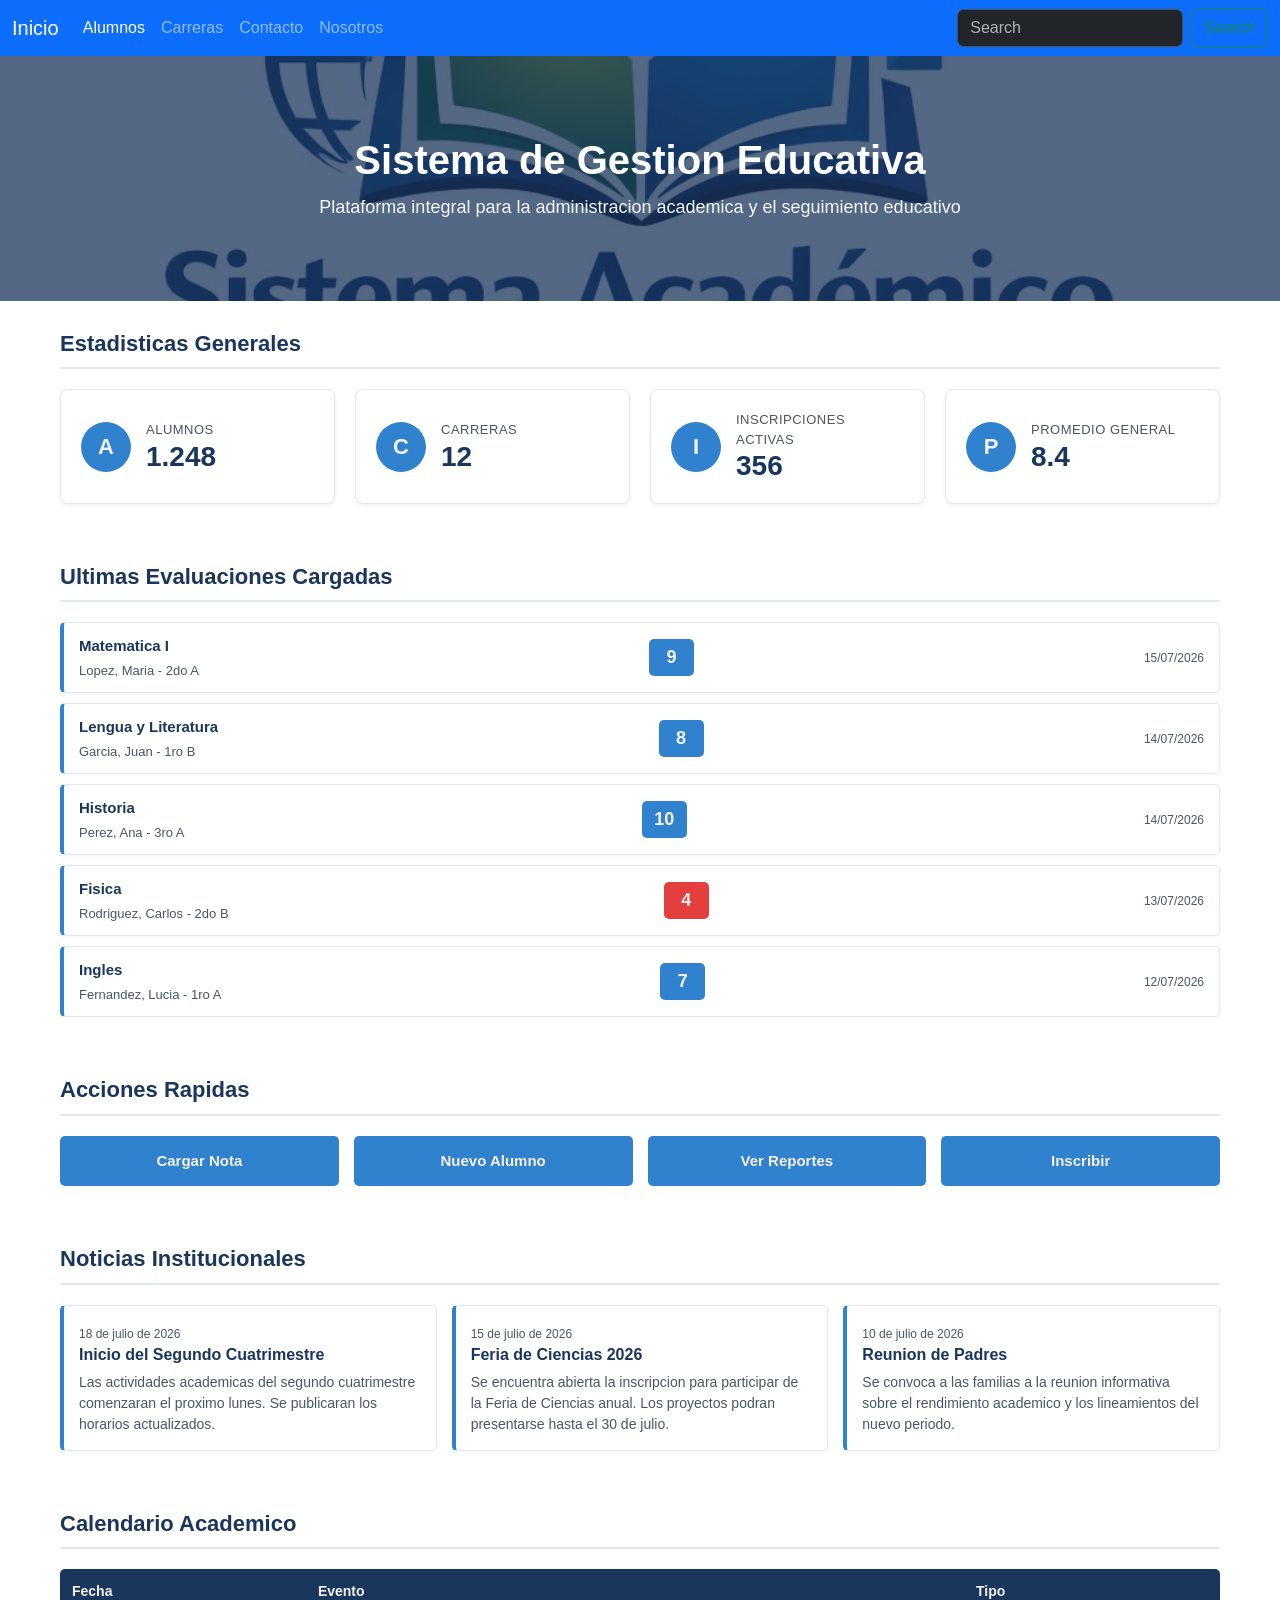
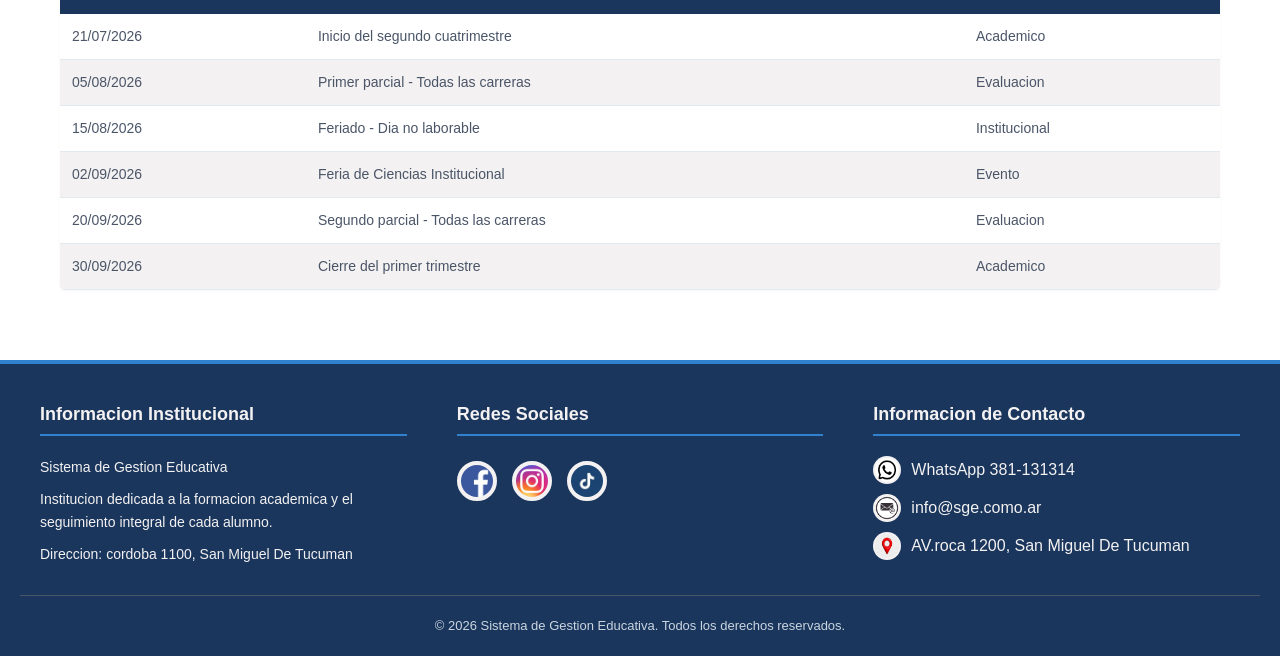
==== index.html @ 9a8c6b10 "modificaciones al footer en paginas" ====
<!DOCTYPE html>
<html lang="en">
<head>
    <meta charset="UTF-8">
    <meta name="viewport" content="width=device-width, initial-scale=1.0">
    <title>Sistema de Gestion Educativa</title>
    <link href="https://cdn.jsdelivr.net/npm/bootstrap@5.3.8/dist/css/bootstrap.min.css" rel="stylesheet" integrity="sha384-sRIl4kxILFvY47J16cr9ZwB07vP4J8+LH7qKQnuqkuIAvNWLzeN8tE5YBujZqJLB" crossorigin="anonymous">
    <link rel="stylesheet" href="styles/index.css">
    <link rel="stylesheet" href="styles/theme.css">   
    <link rel="stylesheet" href="styles/footer.css">
    <link rel="stylesheet" href="styles/dashboard.css">    
</head>
<body class="body">    
    <header>              
    <nav class="navbar navbar-expand-lg bg-primary" data-bs-theme="dark">
    <div class="container-fluid">
      <a class="navbar-brand" href="./index.html">Inicio</a>
      <button class="navbar-toggler" type="button" data-bs-toggle="collapse" data-bs-target="#navbarSupportedContent" aria-controls="navbarSupportedContent" aria-expanded="false" aria-label="Toggle navigation">
        <span class="navbar-toggler-icon"></span>
      </button>    
    <div class="collapse navbar-collapse" id="navbarSupportedContent">
      <ul class="navbar-nav me-auto mb-2 mb-lg-0">
        <li class="nav-item">
          <a class="nav-link active" aria-current="page" href="./pages/alumnos.html">Alumnos</a>
        </li>        
        <li class="nav-item">
          <a class="nav-link" href="./pages/carreras.html">Carreras</a>
        </li>
        <li class="nav-item">
          <a class="nav-link" href="./pages/contacto.html">Contacto</a>
        </li>
        <li class="nav-item">
          <a class="nav-link" href="./pages/nosotros.html">Nosotros</a>
        </li>        
      </ul>
      <form class="d-flex" role="search">
        <input class="form-control me-2" type="search" placeholder="Search" aria-label="Search"/>
        <button class="btn btn-outline-success" type="submit">Search</button>
      </form>        
    </header>
    <main>
        <section class="banner-institucional d-none d-md-block">
            <h1>Sistema de Gestion Educativa</h1>
            <p>Plataforma integral para la administracion academica y el seguimiento educativo</p>
        </section>

        <section class="dashboard-section">
            <h2>Estadisticas Generales</h2>
            <div class="stats-grid">
                <div class="stat-card">
                    <div class="stat-icon">A</div>
                    <div class="stat-info">
                        <span class="stat-label">Alumnos</span>
                        <span class="stat-value">1.248</span>
                    </div>
                </div>
                <div class="stat-card">
                    <div class="stat-icon">C</div>
                    <div class="stat-info">
                        <span class="stat-label">Carreras</span>
                        <span class="stat-value">12</span>
                    </div>
                </div>
                <div class="stat-card">
                    <div class="stat-icon">I</div>
                    <div class="stat-info">
                        <span class="stat-label">Inscripciones Activas</span>
                        <span class="stat-value">356</span>
                    </div>
                </div>
                <div class="stat-card">
                    <div class="stat-icon">P</div>
                    <div class="stat-info">
                        <span class="stat-label">Promedio General</span>
                        <span class="stat-value">8.4</span>
                    </div>
                </div>
            </div>
        </section>

        <section class="dashboard-section">
            <h2>Ultimas Evaluaciones Cargadas</h2>
            <div class="evaluaciones-grid">
                <div class="evaluacion-item">
                    <div class="evaluacion-info">
                        <span class="evaluacion-materia">Matematica I</span>
                        <span class="evaluacion-alumno">Lopez, Maria - 2do A</span>
                    </div>
                    <span class="evaluacion-nota aprobado">9</span>
                    <span class="evaluacion-fecha">15/07/2026</span>
                </div>
                <div class="evaluacion-item">
                    <div class="evaluacion-info">
                        <span class="evaluacion-materia">Lengua y Literatura</span>
                        <span class="evaluacion-alumno">Garcia, Juan - 1ro B</span>
                    </div>
                    <span class="evaluacion-nota aprobado">8</span>
                    <span class="evaluacion-fecha">14/07/2026</span>
                </div>
                <div class="evaluacion-item">
                    <div class="evaluacion-info">
                        <span class="evaluacion-materia">Historia</span>
                        <span class="evaluacion-alumno">Perez, Ana - 3ro A</span>
                    </div>
                    <span class="evaluacion-nota aprobado">10</span>
                    <span class="evaluacion-fecha">14/07/2026</span>
                </div>
                <div class="evaluacion-item">
                    <div class="evaluacion-info">
                        <span class="evaluacion-materia">Fisica</span>
                        <span class="evaluacion-alumno">Rodriguez, Carlos - 2do B</span>
                    </div>
                    <span class="evaluacion-nota desaprobado">4</span>
                    <span class="evaluacion-fecha">13/07/2026</span>
                </div>
                <div class="evaluacion-item">
                    <div class="evaluacion-info">
                        <span class="evaluacion-materia">Ingles</span>
                        <span class="evaluacion-alumno">Fernandez, Lucia - 1ro A</span>
                    </div>
                    <span class="evaluacion-nota aprobado">7</span>
                    <span class="evaluacion-fecha">12/07/2026</span>
                </div>
            </div>
        </section>

        <section class="dashboard-section">
            <h2>Acciones Rapidas</h2>
            <div class="acciones-grid">
                <a href="pages/Alumnos.html" class="accion-btn">Cargar Nota</a>
                <a href="pages/Alumnos.html" class="accion-btn">Nuevo Alumno</a>
                <a href="pages/carreras.html" class="accion-btn">Ver Reportes</a>
                <a href="pages/contacto.html" class="accion-btn">Inscribir</a>
            </div>
        </section>

        <section class="dashboard-section">
            <h2>Noticias Institucionales</h2>
            <div class="noticias-grid">
                <div class="noticia-card">
                    <span class="noticia-fecha">18 de julio de 2026</span>
                    <h3 class="noticia-titulo">Inicio del Segundo Cuatrimestre</h3>
                    <p class="noticia-resumen">Las actividades academicas del segundo cuatrimestre comenzaran el proximo lunes. Se publicaran los horarios actualizados.</p>
                </div>
                <div class="noticia-card">
                    <span class="noticia-fecha">15 de julio de 2026</span>
                    <h3 class="noticia-titulo">Feria de Ciencias 2026</h3>
                    <p class="noticia-resumen">Se encuentra abierta la inscripcion para participar de la Feria de Ciencias anual. Los proyectos podran presentarse hasta el 30 de julio.</p>
                </div>
                <div class="noticia-card">
                    <span class="noticia-fecha">10 de julio de 2026</span>
                    <h3 class="noticia-titulo">Reunion de Padres</h3>
                    <p class="noticia-resumen">Se convoca a las familias a la reunion informativa sobre el rendimiento academico y los lineamientos del nuevo periodo.</p>
                </div>
            </div>
        </section>

        <section class="dashboard-section">
            <h2>Calendario Academico</h2>
            <table class="calendario-tabla">
                <thead>
                    <tr>
                        <th>Fecha</th>
                        <th>Evento</th>
                        <th>Tipo</th>
                    </tr>
                </thead>
                <tbody>
                    <tr>
                        <td>21/07/2026</td>
                        <td>Inicio del segundo cuatrimestre</td>
                        <td>Academico</td>
                    </tr>
                    <tr>
                        <td>05/08/2026</td>
                        <td>Primer parcial - Todas las carreras</td>
                        <td>Evaluacion</td>
                    </tr>
                    <tr>
                        <td>15/08/2026</td>
                        <td>Feriado - Dia no laborable</td>
                        <td>Institucional</td>
                    </tr>
                    <tr>
                        <td>02/09/2026</td>
                        <td>Feria de Ciencias Institucional</td>
                        <td>Evento</td>
                    </tr>
                    <tr>
                        <td>20/09/2026</td>
                        <td>Segundo parcial - Todas las carreras</td>
                        <td>Evaluacion</td>
                    </tr>
                    <tr>
                        <td>30/09/2026</td>
                        <td>Cierre del primer trimestre</td>
                        <td>Academico</td>
                    </tr>
                </tbody>
            </table>
        </section>
    </main>
    <footer class="footer-institucional">
        <div class="footer-grid">
            <div class="footer-col">
                <h3>Informacion Institucional</h3>
                <p>Sistema de Gestion Educativa</p>
                <p>Institucion dedicada a la formacion academica y el seguimiento integral de cada alumno.</p>
                <p>Direccion: cordoba 1100, San Miguel De Tucuman </p>
            </div>
            <div class="footer-col">
                <h3>Redes Sociales</h3>
                <div class="footer-redes">
                    <a href="https://www.facebook.com/?locale=es_LA" target="_blank"><img src="assets/img/facebook logo.png" alt="Facebook"></a>
                    <a href="https://www.instagram.com/" target="_blank"><img src="assets/img/logo instagram.jfif" alt="Instagram"></a>
                    <a href="https://www.tiktok.com/" target="_blank"><img src="assets/img/logo tik tok.jfif" alt="Tik Tok"></a>
                </div>
            </div>
            <div class="footer-col">
                <h3>Informacion de Contacto</h3>
                <div class="footer-contacto-item">
                    <img src="assets/img/logo whatsapp.png" alt="WhatsApp">
                    <span>WhatsApp 381-131314</span>
                </div>
                <div class="footer-contacto-item">
                    <img src="assets/img/logo correo.png" alt="Correo">
                    <span>info@sge.como.ar</span>
                </div>
                <div class="footer-contacto-item">
                    <img src="assets/img/logo ubicacion.jfif" alt="Ubicacion">
                    <span>AV.roca 1200, San Miguel De Tucuman </span>
                </div>
            </div>
        </div>
        <div class="footer-copy">
            &copy; 2026 Sistema de Gestion Educativa. Todos los derechos reservados.
        </div>
    </footer>
</body>
<script src="https://cdn.jsdelivr.net/npm/bootstrap@5.3.8/dist/js/bootstrap.bundle.min.js" integrity="sha384-FKyoEForCGlyvwx9Hj09JcYn3nv7wiPVlz7YYwJrWVcXK/BmnVDxM+D2scQbITxI" crossorigin="anonymous"></script>
</html>
---- styles/index.css ----
*{
    margin: 0;
    padding: 0;
    box-sizing: border-box;
    font-family: Arial, 'Poppins', sans-serif;
    font-size: 16px;
    
    
}
---- styles/theme.css ----
:root {
    --font-family-base: Arial, 'Poppins', sans-serif;
    --font-size-base: 16px;

    --color-primary: #3182ce;
    --color-primary-hover: #2b6cb0;
    --color-navy: #1a365d;
    --color-blue-dark: #2b6cb0;
    --color-blue-muted: #4a5568;
    --color-blue-overlay: rgba(27, 54, 93, 0.75);

    --color-white: #ffffff;
    --color-light: #f3f1f1;
    --color-border: #e2e8f0;
    --color-bg-muted: #cbd5e0;

    --color-error: #e53e3e;
}
---- styles/footer.css ----
.footer-institucional {
    background-color: var(--color-navy);
    color: var(--color-light);
    padding: 40px 20px 20px;
    font-family: var(--font-family-base);
    font-size: var(--font-size-base);
    margin-top: 40px;
    border-top: 4px solid var(--color-primary);
}

.footer-grid {
    display: grid;
    grid-template-columns: 1fr;
    gap: 30px;
    max-width: 1200px;
    margin: 0 auto;
}

.footer-col {
    display: flex;
    flex-direction: column;
    gap: 10px;
}

.footer-col h3 {
    color: var(--color-light);
    font-size: 18px;
    font-weight: 600;
    margin-bottom: 10px;
    border-bottom: 2px solid var(--color-primary);
    padding-bottom: 8px;
}

.footer-col p {
    font-size: 14px;
    color: var(--color-light);
    line-height: 1.6;
    margin: 0;
}

.footer-col ul {
    list-style: none;
    padding: 0;
    margin: 0;
    display: flex;
    flex-direction: column;
    gap: 8px;
}

.footer-col ul li {
    font-size: 14px;
    color: var(--color-light);
}

.footer-redes {
    display: flex;
    flex-wrap: wrap;
    gap: 15px;
    margin-top: 5px;
}

.footer-redes a {
    display: inline-block;
    transition: transform 0.2s;
}

.footer-redes a:hover {
    transform: scale(1.1);
}

.footer-redes img {
    width: 40px;
    height: 40px;
    border-radius: 50%;
    border: 2px solid var(--color-light);
    background-color: var(--color-light);
    padding: 2px;
}

.footer-contacto-item {
    display: flex;
    align-items: center;
    gap: 10px;
    font-size: 14px;
    color: var(--color-light);
}

.footer-contacto-item img {
    width: 28px;
    height: 28px;
    border-radius: 50%;
    background-color: var(--color-light);
    padding: 2px;
}

.footer-copy {
    text-align: center;
    margin-top: 30px;
    padding-top: 20px;
    border-top: 1px solid var(--color-blue-muted);
    font-size: 13px;
    color: var(--color-bg-muted);
}

@media (min-width: 768px) {
    .footer-grid {
        grid-template-columns: repeat(2, 1fr);
        gap: 40px;
    }
}

@media (min-width: 992px) {
    .footer-grid {
        grid-template-columns: repeat(3, 1fr);
        gap: 50px;
    }
}
---- styles/dashboard.css ----
main {
    padding: 0;
    font-family: var(--font-family-base);
    font-size: var(--font-size-base);
}

.logo-pagina {
    display: block;
    max-height: 120px;
    width: auto;
    margin: 0 auto 10px;
    object-fit: contain;
}

.dashboard-section {
    max-width: 1200px;
    margin: 0 auto;
    padding: 30px 20px;
}

.banner-institucional {
    position: relative;
    background-image: url('../assets/img/fondo.jpeg');
    background-size: cover;
    background-position: center;
    background-repeat: no-repeat;
    color: var(--color-light);
    padding: 80px 20px;
    text-align: center;
    overflow: hidden;
}

.banner-institucional::before {
    content: "";
    position: absolute;
    top: 0;
    left: 0;
    right: 0;
    bottom: 0;
    background: var(--color-blue-overlay);
    z-index: 1;
}

.banner-institucional h1,
.banner-institucional p {
    position: relative;
    z-index: 2;
}

.banner-institucional h1 {
    font-size: 32px;
    font-weight: 700;
    margin: 0 0 10px;
    color: var(--color-white);
}

.banner-institucional p {
    font-size: 16px;
    margin: 0;
    color: var(--color-white);
    opacity: 0.95;
}

.dashboard-section h2 {
    color: var(--color-navy);
    font-size: 22px;
    font-weight: 600;
    margin-bottom: 20px;
    border-bottom: 2px solid var(--color-border);
    padding-bottom: 10px;
}

.stats-grid {
    display: grid;
    grid-template-columns: 1fr;
    gap: 20px;
}

.stat-card {
    background: var(--color-white);
    border: 1px solid var(--color-border);
    border-radius: 8px;
    padding: 20px;
    box-shadow: 0 2px 4px rgba(0, 0, 0, 0.06);
    display: flex;
    align-items: center;
    gap: 15px;
}

.stat-icon {
    width: 50px;
    height: 50px;
    border-radius: 50%;
    background-color: var(--color-primary);
    color: var(--color-light);
    display: flex;
    align-items: center;
    justify-content: center;
    font-size: 22px;
    font-weight: 700;
    flex-shrink: 0;
}

.stat-info {
    display: flex;
    flex-direction: column;
}

.stat-label {
    font-size: 13px;
    color: var(--color-blue-muted);
    text-transform: uppercase;
    letter-spacing: 0.5px;
}

.stat-value {
    font-size: 28px;
    font-weight: 700;
    color: var(--color-navy);
    line-height: 1.2;
}

.evaluaciones-grid {
    display: grid;
    grid-template-columns: 1fr;
    gap: 10px;
}

.evaluacion-item {
    background: var(--color-white);
    border: 1px solid var(--color-border);
    border-left: 4px solid var(--color-primary);
    border-radius: 5px;
    padding: 12px 15px;
    display: flex;
    justify-content: space-between;
    align-items: center;
    flex-wrap: wrap;
    gap: 10px;
    box-shadow: 0 1px 3px rgba(0, 0, 0, 0.04);
}

.evaluacion-info {
    display: flex;
    flex-direction: column;
    gap: 3px;
}

.evaluacion-materia {
    font-size: 15px;
    font-weight: 600;
    color: var(--color-navy);
}

.evaluacion-alumno {
    font-size: 13px;
    color: var(--color-blue-muted);
}

.evaluacion-nota {
    font-size: 18px;
    font-weight: 700;
    padding: 5px 12px;
    border-radius: 5px;
    background-color: var(--color-primary);
    color: var(--color-light);
    min-width: 45px;
    text-align: center;
}

.evaluacion-nota.aprobado {
    background-color: var(--color-primary);
}

.evaluacion-nota.desaprobado {
    background-color: var(--color-error);
}

.evaluacion-fecha {
    font-size: 12px;
    color: var(--color-blue-muted);
}

.acciones-grid {
    display: grid;
    grid-template-columns: 1fr;
    gap: 15px;
}

.accion-btn {
    background-color: var(--color-primary);
    color: var(--color-light);
    border: none;
    padding: 14px 20px;
    font-size: 15px;
    font-weight: 600;
    border-radius: 5px;
    cursor: pointer;
    text-align: center;
    text-decoration: none;
    display: inline-block;
    transition: background-color 0.2s;
}

.accion-btn:hover {
    background-color: var(--color-primary-hover);
    color: var(--color-light);
}

.noticias-grid {
    display: grid;
    grid-template-columns: 1fr;
    gap: 15px;
}

.noticia-card {
    background: var(--color-white);
    border: 1px solid var(--color-border);
    border-left: 4px solid var(--color-primary);
    border-radius: 5px;
    padding: 15px;
    box-shadow: 0 1px 3px rgba(0, 0, 0, 0.04);
}

.noticia-fecha {
    font-size: 12px;
    color: var(--color-blue-muted);
    margin-bottom: 5px;
}

.noticia-titulo {
    font-size: 16px;
    font-weight: 600;
    color: var(--color-navy);
    margin: 0 0 8px;
}

.noticia-resumen {
    font-size: 14px;
    color: var(--color-blue-muted);
    line-height: 1.5;
    margin: 0;
}

.calendario-tabla {
    width: 100%;
    border-collapse: collapse;
    background: var(--color-white);
    box-shadow: 0 1px 3px rgba(0, 0, 0, 0.04);
    border-radius: 5px;
    overflow: hidden;
}

.calendario-tabla thead {
    background-color: var(--color-navy);
    color: var(--color-light);
}

.calendario-tabla th {
    padding: 12px;
    text-align: left;
    font-size: 14px;
    font-weight: 600;
}

.calendario-tabla td {
    padding: 12px;
    font-size: 14px;
    color: var(--color-blue-muted);
    border-bottom: 1px solid var(--color-border);
}

.calendario-tabla tbody tr:nth-child(even) {
    background-color: var(--color-light);
}

.calendario-tabla tbody tr:hover {
    background-color: var(--color-border);
}

@media (min-width: 768px) {
    .stats-grid {
        grid-template-columns: repeat(2, 1fr);
    }
    .acciones-grid {
        grid-template-columns: repeat(2, 1fr);
    }
    .noticias-grid {
        grid-template-columns: repeat(2, 1fr);
    }
}

@media (min-width: 992px) {
    .stats-grid {
        grid-template-columns: repeat(4, 1fr);
    }
    .acciones-grid {
        grid-template-columns: repeat(4, 1fr);
    }
    .noticias-grid {
        grid-template-columns: repeat(3, 1fr);
    }
    .banner-institucional h1 {
        font-size: 40px;
    }
    .banner-institucional p {
        font-size: 18px;
    }
}
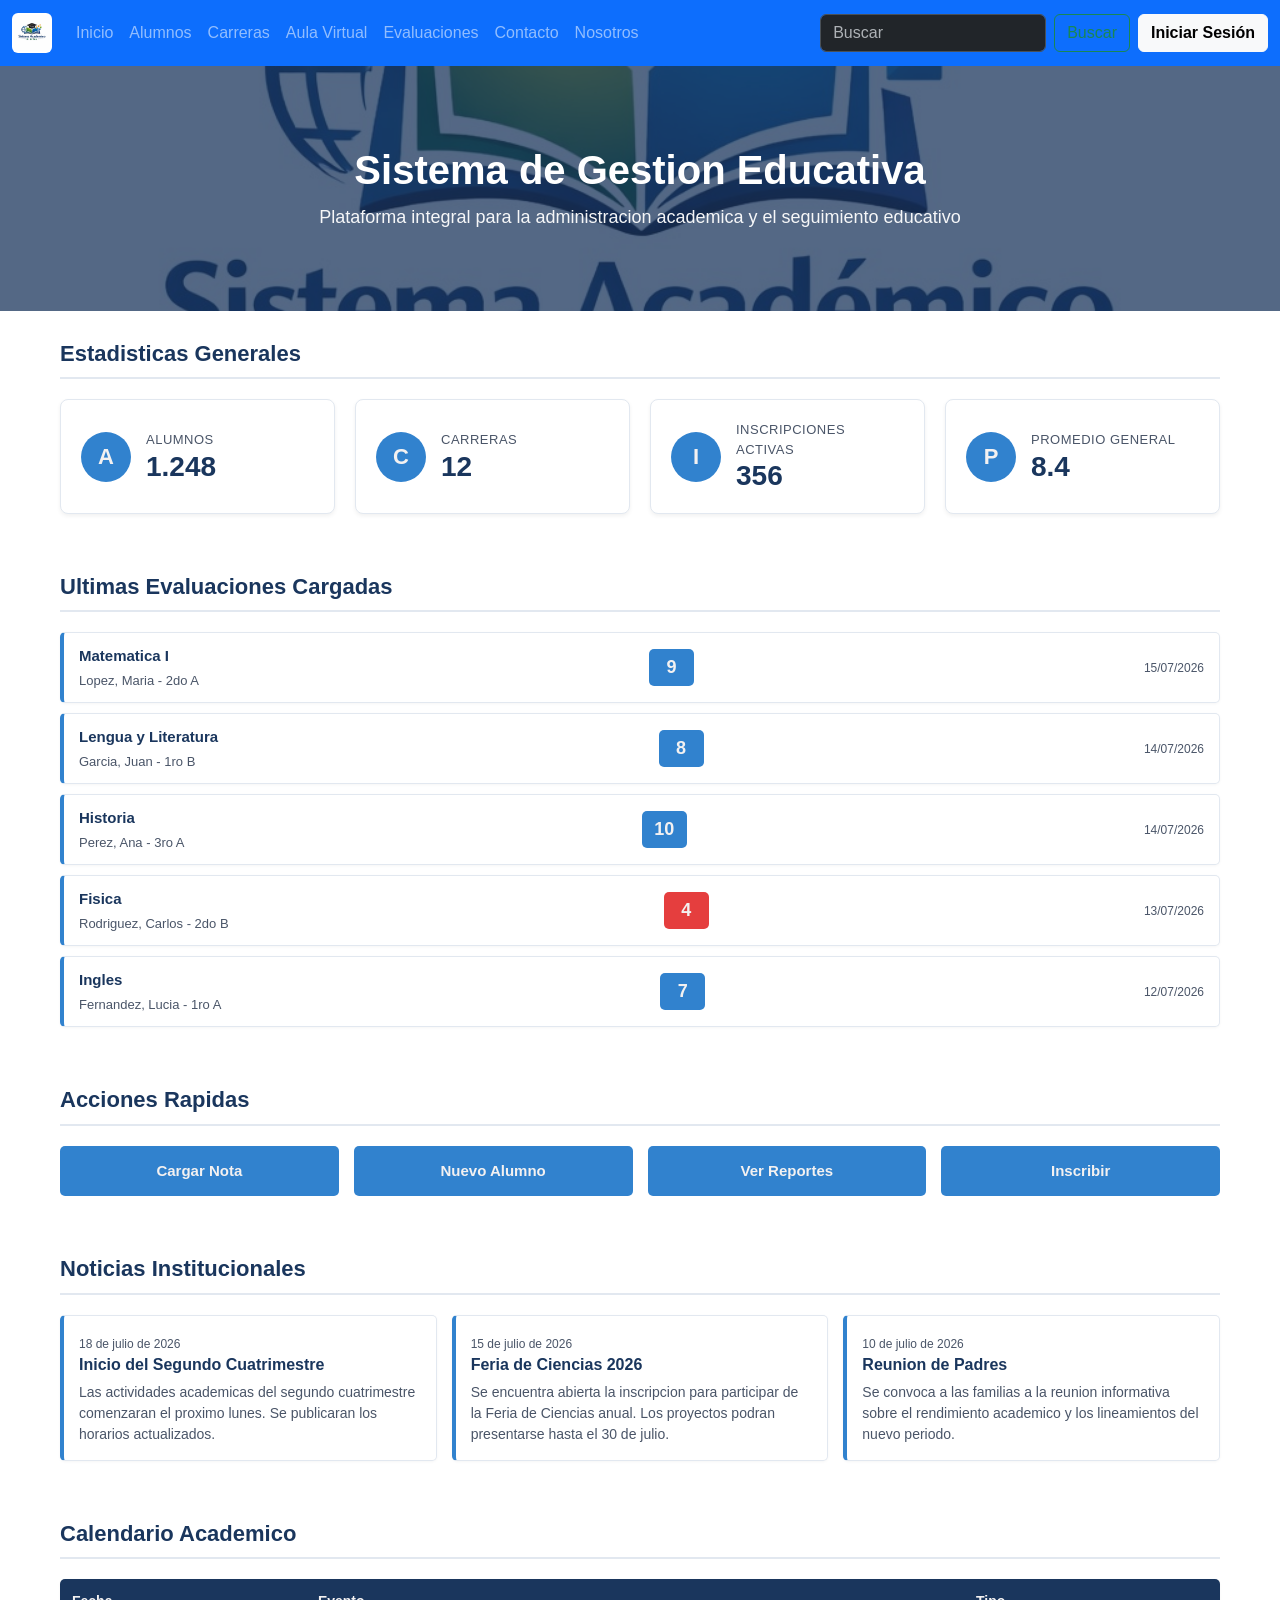
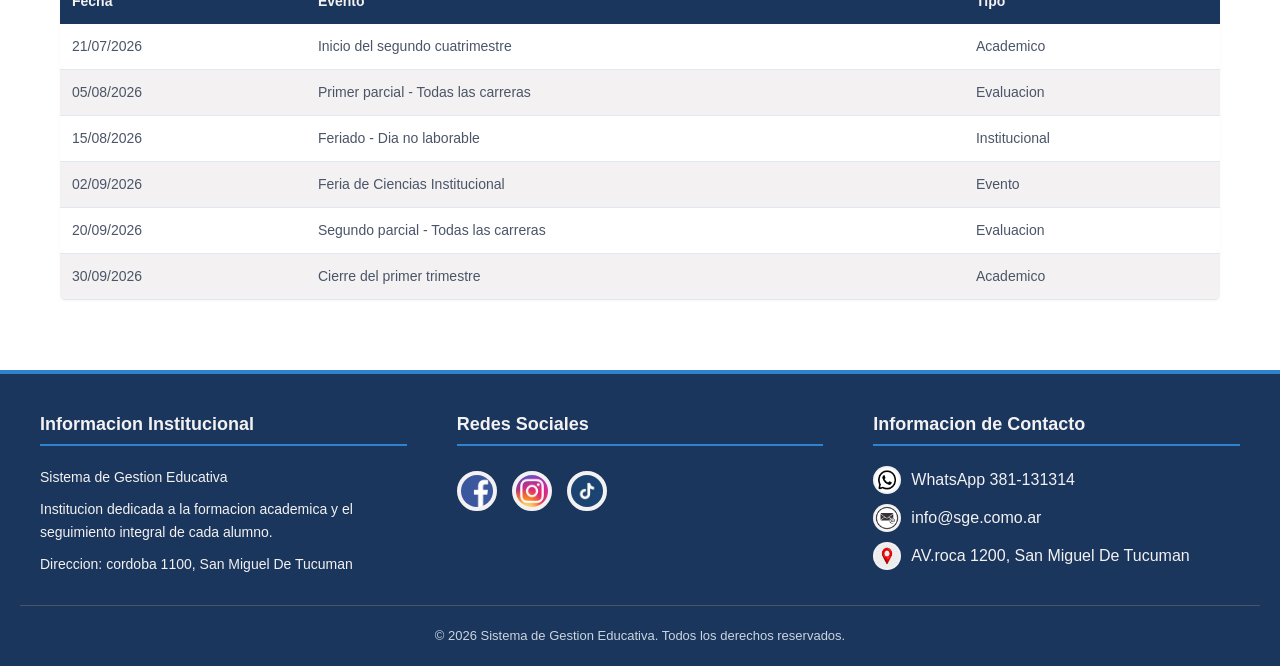
==== commit a926c564: "actualizacion de paginas y estilos (inicio, contacto, alumnos, carreras, nosotros, perfil)" ====
--- a/index.html
+++ b/index.html
@@ -8,36 +8,52 @@
     <link rel="stylesheet" href="styles/index.css">
     <link rel="stylesheet" href="styles/theme.css">   
     <link rel="stylesheet" href="styles/footer.css">
-    <link rel="stylesheet" href="styles/dashboard.css">    
+    <link rel ="stylesheet" href="styles/dashboard.css">
+    <link rel="stylesheet" href="./styles/theme.css">
+    
 </head>
 <body class="body">    
     <header>              
     <nav class="navbar navbar-expand-lg bg-primary" data-bs-theme="dark">
     <div class="container-fluid">
-      <a class="navbar-brand" href="./index.html">Inicio</a>
+      <a class="navbar-brand" href="./index.html">
+        <img src="./assets/img/fondo.jpeg" alt="Logo SGE" class="navbar-logo">
+      </a>
       <button class="navbar-toggler" type="button" data-bs-toggle="collapse" data-bs-target="#navbarSupportedContent" aria-controls="navbarSupportedContent" aria-expanded="false" aria-label="Toggle navigation">
         <span class="navbar-toggler-icon"></span>
-      </button>    
+      </button>
     <div class="collapse navbar-collapse" id="navbarSupportedContent">
       <ul class="navbar-nav me-auto mb-2 mb-lg-0">
         <li class="nav-item">
-          <a class="nav-link active" aria-current="page" href="./pages/alumnos.html">Alumnos</a>
-        </li>        
+          <a class="nav-link" href="./index.html">Inicio</a>
+        </li>
+        <li class="nav-item">
+          <a class="nav-link" href="./pages/alumnos.html">Alumnos</a>
+        </li>
         <li class="nav-item">
           <a class="nav-link" href="./pages/carreras.html">Carreras</a>
         </li>
         <li class="nav-item">
+          <a class="nav-link" href="#">Aula Virtual</a>
+        </li>
+        <li class="nav-item">
+          <a class="nav-link" href="#">Evaluaciones</a>
+        </li>
+        <li class="nav-item">
           <a class="nav-link" href="./pages/contacto.html">Contacto</a>
         </li>
         <li class="nav-item">
           <a class="nav-link" href="./pages/nosotros.html">Nosotros</a>
-        </li>        
+        </li>
       </ul>
       <form class="d-flex" role="search">
-        <input class="form-control me-2" type="search" placeholder="Search" aria-label="Search"/>
-        <button class="btn btn-outline-success" type="submit">Search</button>
-      </form>        
-    </header>
+        <input class="form-control me-2" type="search" placeholder="Buscar" aria-label="Search"/>
+        <button class="btn btn-outline-success" type="submit">Buscar</button>
+      </form>
+      <a href="#" class="btn btn-light ms-2 navbar-login">Iniciar Sesión</a>
+    </div>
+  </div>
+</nav>
     <main>
         <section class="banner-institucional d-none d-md-block">
             <h1>Sistema de Gestion Educativa</h1>
--- a/styles/theme.css
+++ b/styles/theme.css
@@ -15,4 +15,17 @@
     --color-bg-muted: #cbd5e0;
 
     --color-error: #e53e3e;
+}
+
+.navbar-logo {
+    height: 40px;
+    width: auto;
+    border-radius: 6px;
+    padding: 2px;
+    background: #fff;
+}
+
+.navbar-login {
+    white-space: nowrap;
+    font-weight: 600;
 }
--- a/styles/theme.css
+++ b/styles/theme.css
@@ -15,4 +15,17 @@
     --color-bg-muted: #cbd5e0;
 
     --color-error: #e53e3e;
+}
+
+.navbar-logo {
+    height: 40px;
+    width: auto;
+    border-radius: 6px;
+    padding: 2px;
+    background: #fff;
+}
+
+.navbar-login {
+    white-space: nowrap;
+    font-weight: 600;
 }
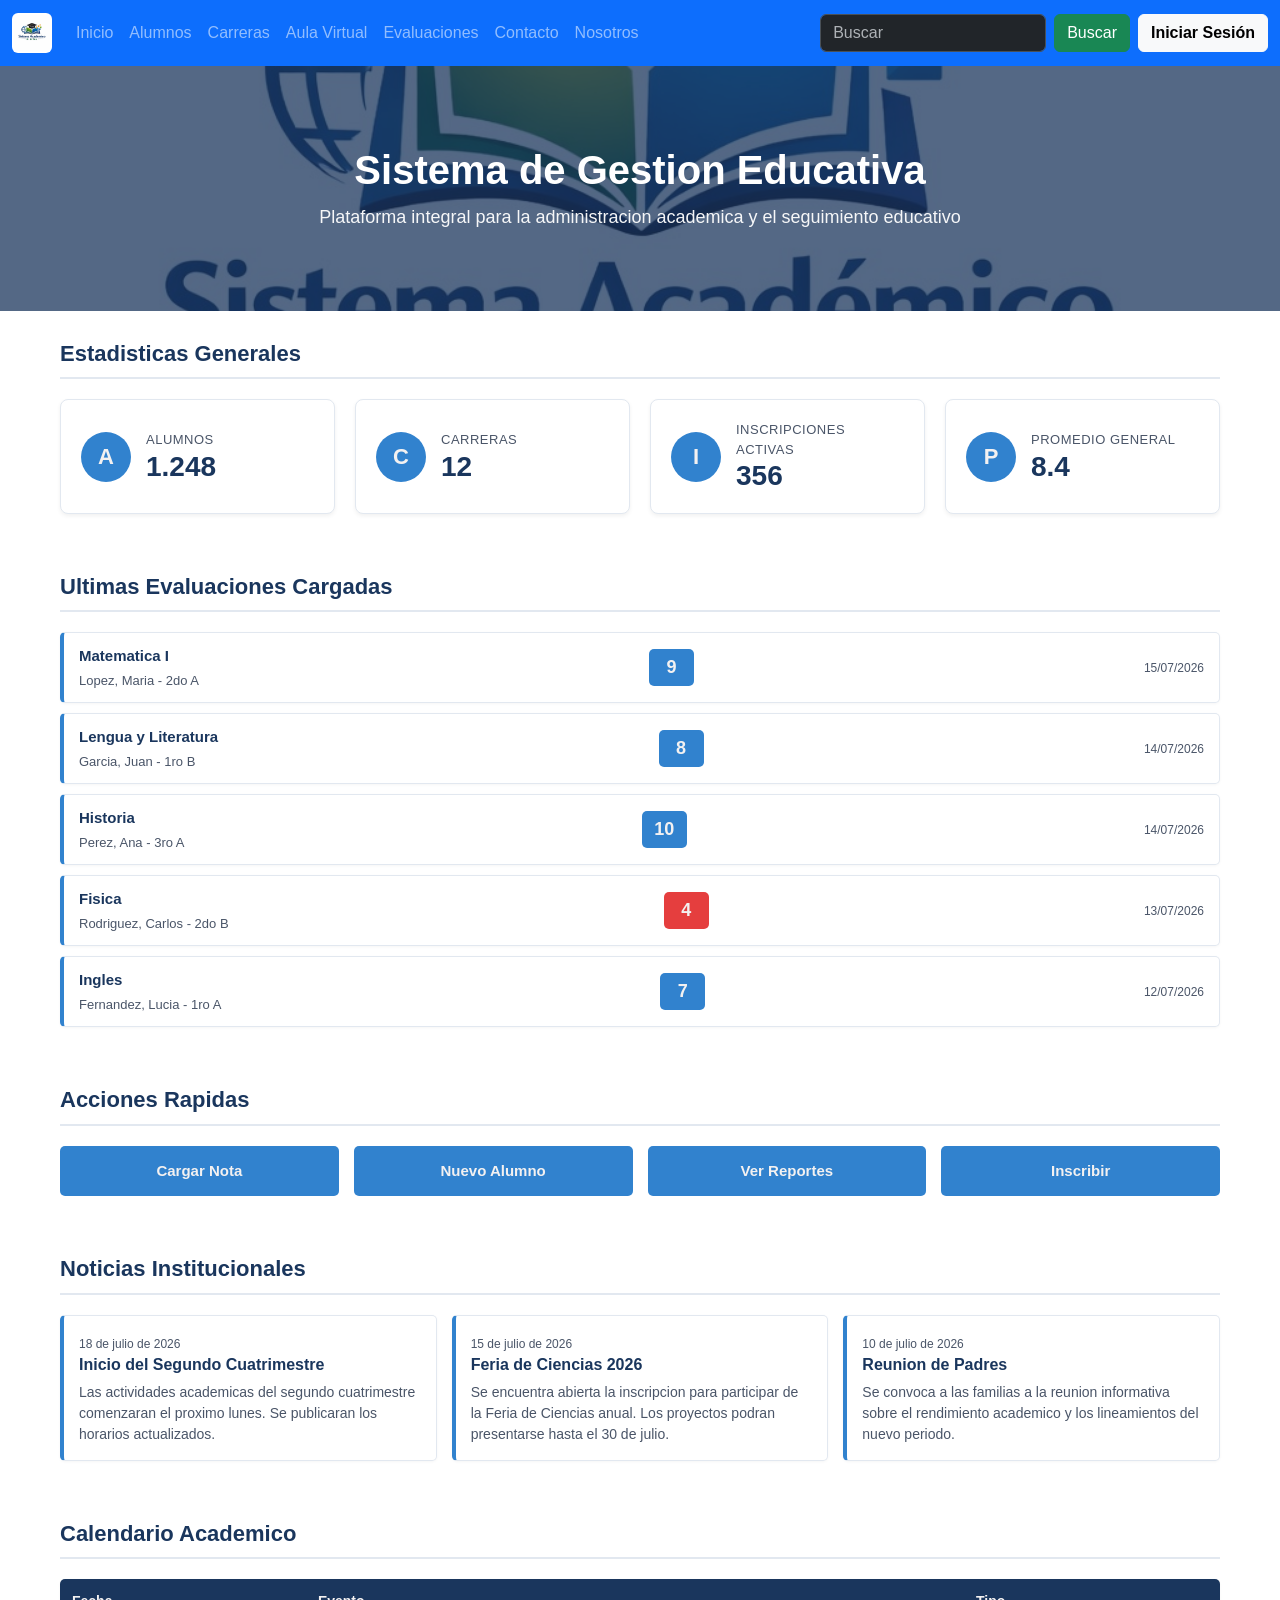
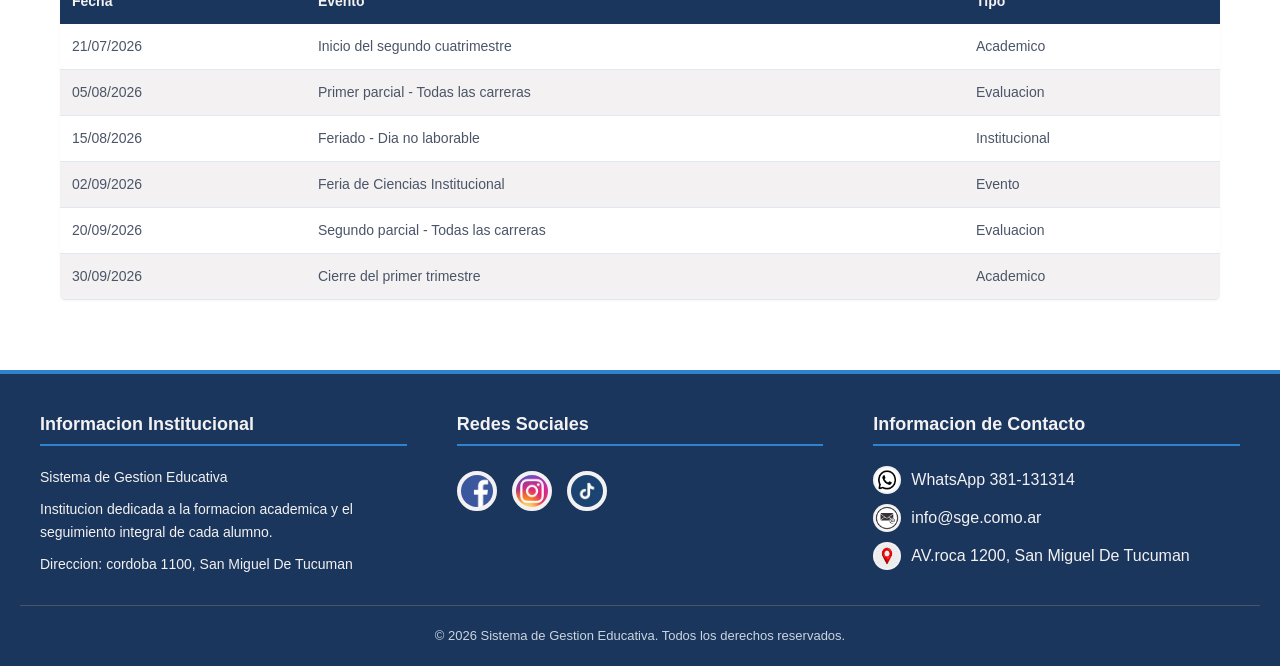
==== commit a454e20f: "cambios en la navbar" ====
--- a/index.html
+++ b/index.html
@@ -48,7 +48,7 @@
       </ul>
       <form class="d-flex" role="search">
         <input class="form-control me-2" type="search" placeholder="Buscar" aria-label="Search"/>
-        <button class="btn btn-outline-success" type="submit">Buscar</button>
+        <button class="btn btn-success" type="submit">Buscar</button>
       </form>
       <a href="#" class="btn btn-light ms-2 navbar-login">Iniciar Sesión</a>
     </div>
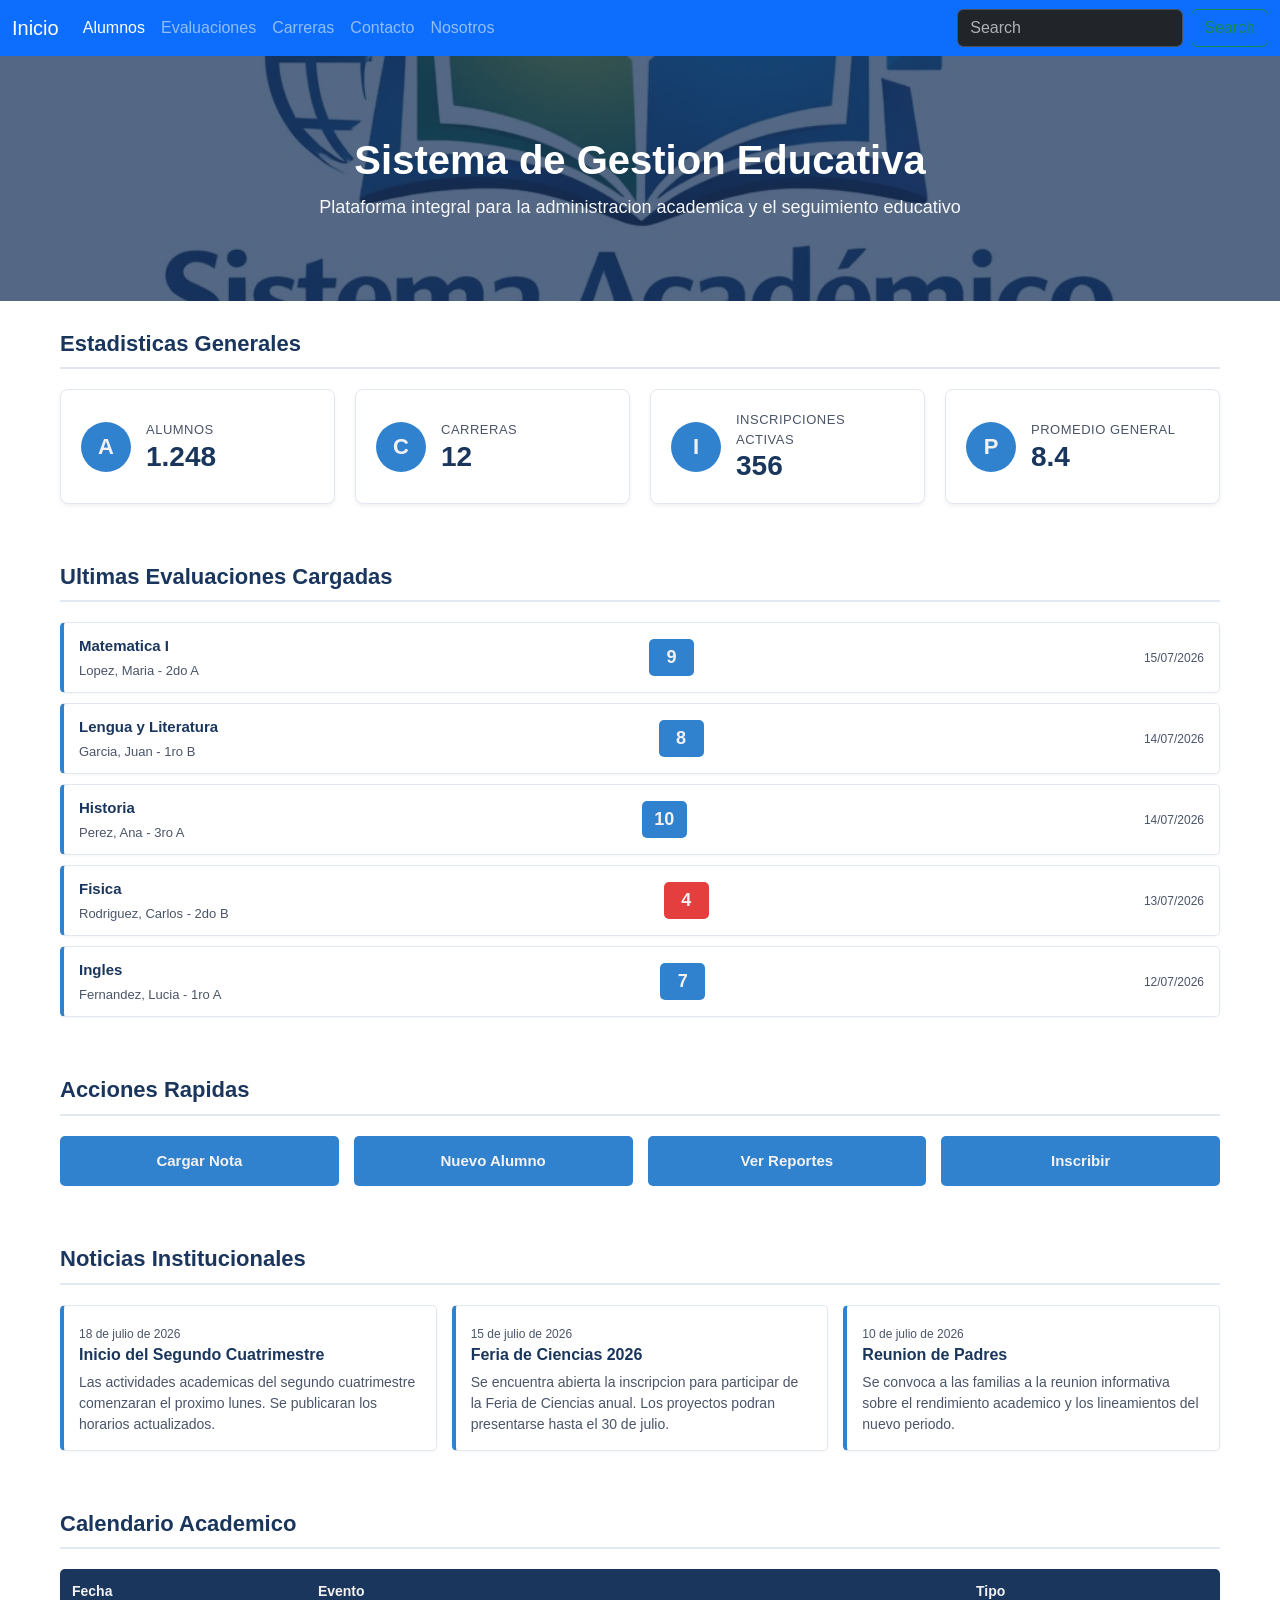
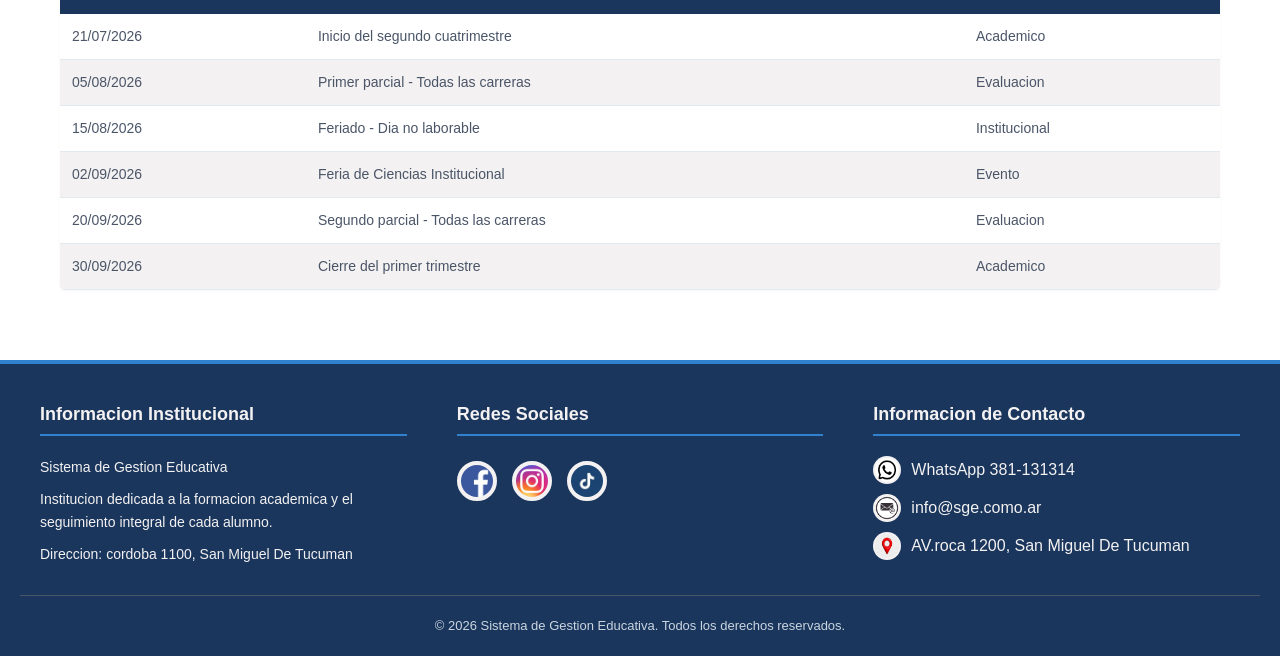
==== commit f9b4bca3: "Agregue la pagina evaluaciones y su css" ====
--- a/index.html
+++ b/index.html
@@ -16,44 +16,33 @@
     <header>              
     <nav class="navbar navbar-expand-lg bg-primary" data-bs-theme="dark">
     <div class="container-fluid">
-      <a class="navbar-brand" href="./index.html">
-        <img src="./assets/img/fondo.jpeg" alt="Logo SGE" class="navbar-logo">
-      </a>
+      <a class="navbar-brand" href="./index.html">Inicio</a>
       <button class="navbar-toggler" type="button" data-bs-toggle="collapse" data-bs-target="#navbarSupportedContent" aria-controls="navbarSupportedContent" aria-expanded="false" aria-label="Toggle navigation">
         <span class="navbar-toggler-icon"></span>
-      </button>
+      </button>    
     <div class="collapse navbar-collapse" id="navbarSupportedContent">
       <ul class="navbar-nav me-auto mb-2 mb-lg-0">
         <li class="nav-item">
-          <a class="nav-link" href="./index.html">Inicio</a>
-        </li>
-        <li class="nav-item">
-          <a class="nav-link" href="./pages/alumnos.html">Alumnos</a>
-        </li>
+          <a class="nav-link active" aria-current="page" href="./pages/alumnos.html">Alumnos</a>
+        </li>  
+        <li class="nav-item">
+            <a class="nav-link" href="./pages/evaluaciones.html">Evaluaciones</a>
+        </li>      
         <li class="nav-item">
           <a class="nav-link" href="./pages/carreras.html">Carreras</a>
         </li>
         <li class="nav-item">
-          <a class="nav-link" href="#">Aula Virtual</a>
-        </li>
-        <li class="nav-item">
-          <a class="nav-link" href="#">Evaluaciones</a>
-        </li>
-        <li class="nav-item">
           <a class="nav-link" href="./pages/contacto.html">Contacto</a>
         </li>
         <li class="nav-item">
           <a class="nav-link" href="./pages/nosotros.html">Nosotros</a>
-        </li>
+        </li>        
       </ul>
       <form class="d-flex" role="search">
-        <input class="form-control me-2" type="search" placeholder="Buscar" aria-label="Search"/>
-        <button class="btn btn-success" type="submit">Buscar</button>
-      </form>
-      <a href="#" class="btn btn-light ms-2 navbar-login">Iniciar Sesión</a>
-    </div>
-  </div>
-</nav>
+        <input class="form-control me-2" type="search" placeholder="Search" aria-label="Search"/>
+        <button class="btn btn-outline-success" type="submit">Search</button>
+      </form>        
+    </header>
     <main>
         <section class="banner-institucional d-none d-md-block">
             <h1>Sistema de Gestion Educativa</h1>
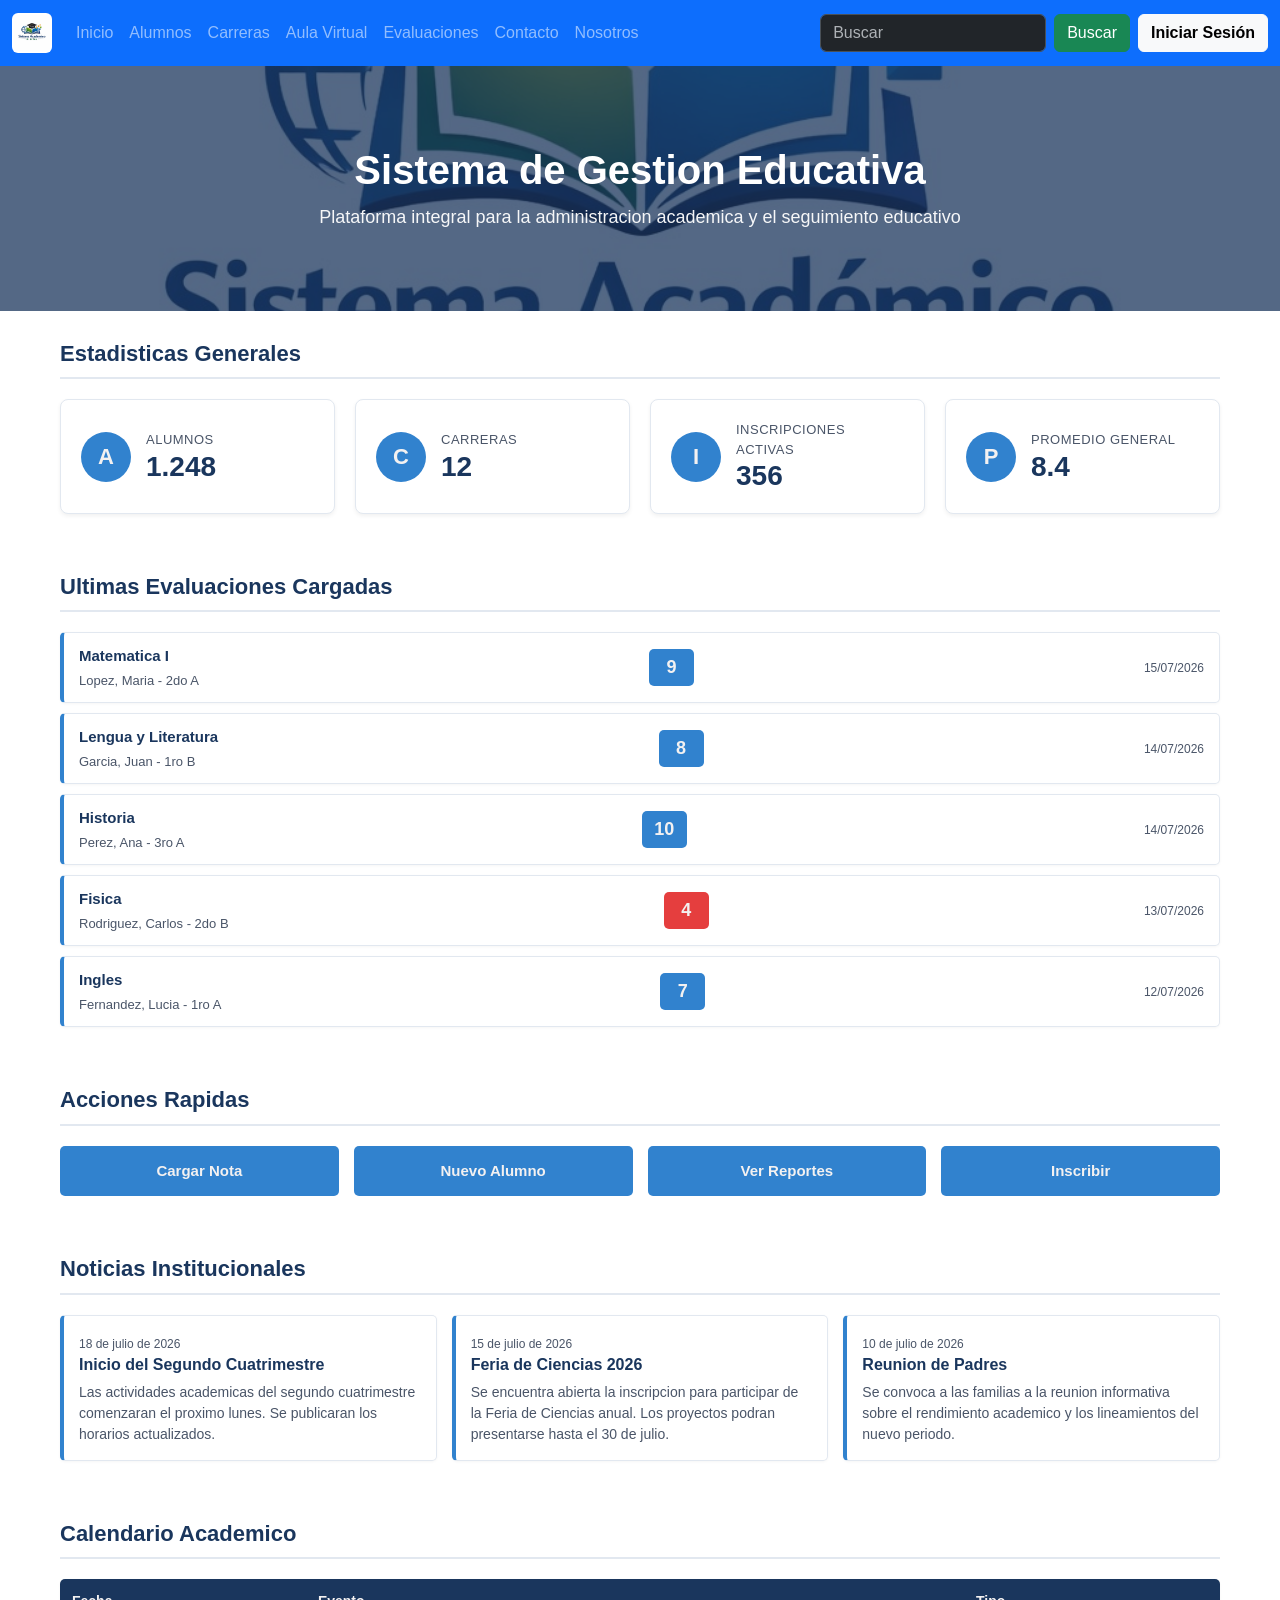
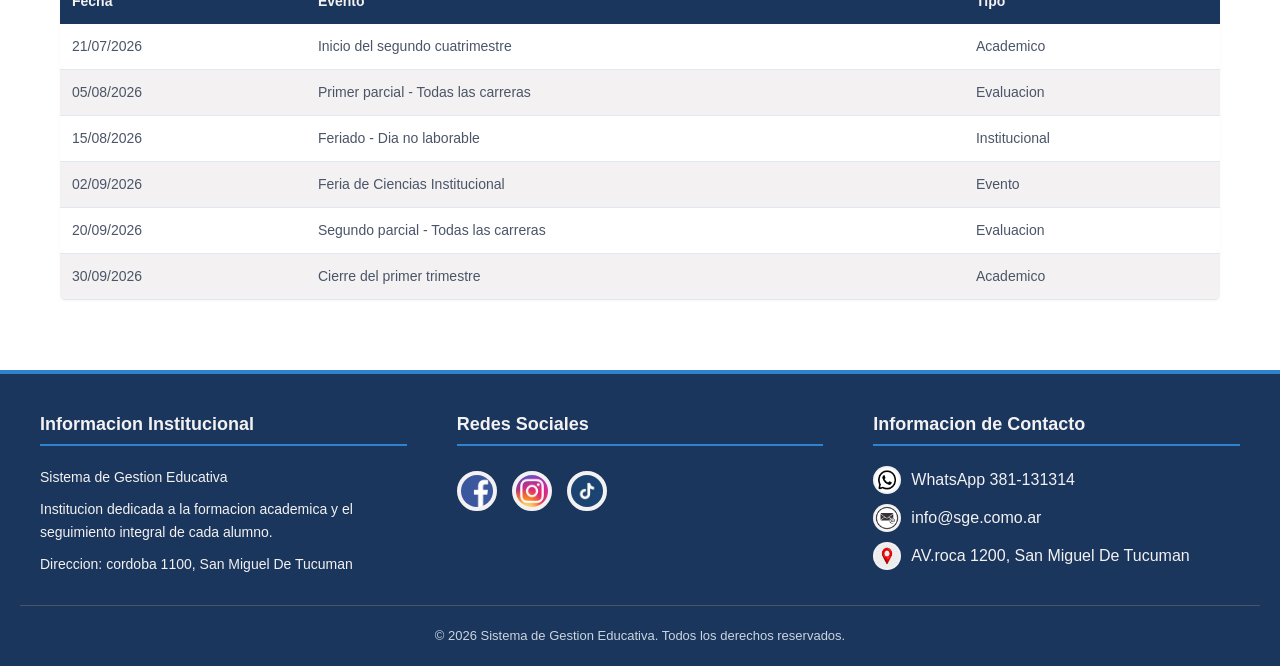
==== commit 88c0e18f: "se modifican estilos en la pagina contacto" ====
--- a/index.html
+++ b/index.html
@@ -1,47 +1,63 @@
 <!DOCTYPE html>
 <html lang="en">
+
 <head>
     <meta charset="UTF-8">
     <meta name="viewport" content="width=device-width, initial-scale=1.0">
     <title>Sistema de Gestion Educativa</title>
-    <link href="https://cdn.jsdelivr.net/npm/bootstrap@5.3.8/dist/css/bootstrap.min.css" rel="stylesheet" integrity="sha384-sRIl4kxILFvY47J16cr9ZwB07vP4J8+LH7qKQnuqkuIAvNWLzeN8tE5YBujZqJLB" crossorigin="anonymous">
+    <link href="https://cdn.jsdelivr.net/npm/bootstrap@5.3.8/dist/css/bootstrap.min.css" rel="stylesheet"
+        integrity="sha384-sRIl4kxILFvY47J16cr9ZwB07vP4J8+LH7qKQnuqkuIAvNWLzeN8tE5YBujZqJLB" crossorigin="anonymous">
     <link rel="stylesheet" href="styles/index.css">
-    <link rel="stylesheet" href="styles/theme.css">   
+    <link rel="stylesheet" href="styles/theme.css">
     <link rel="stylesheet" href="styles/footer.css">
-    <link rel ="stylesheet" href="styles/dashboard.css">
+    <link rel="stylesheet" href="styles/dashboard.css">
     <link rel="stylesheet" href="./styles/theme.css">
-    
 </head>
-<body class="body">    
-    <header>              
-    <nav class="navbar navbar-expand-lg bg-primary" data-bs-theme="dark">
-    <div class="container-fluid">
-      <a class="navbar-brand" href="./index.html">Inicio</a>
-      <button class="navbar-toggler" type="button" data-bs-toggle="collapse" data-bs-target="#navbarSupportedContent" aria-controls="navbarSupportedContent" aria-expanded="false" aria-label="Toggle navigation">
-        <span class="navbar-toggler-icon"></span>
-      </button>    
-    <div class="collapse navbar-collapse" id="navbarSupportedContent">
-      <ul class="navbar-nav me-auto mb-2 mb-lg-0">
-        <li class="nav-item">
-          <a class="nav-link active" aria-current="page" href="./pages/alumnos.html">Alumnos</a>
-        </li>  
-        <li class="nav-item">
-            <a class="nav-link" href="./pages/evaluaciones.html">Evaluaciones</a>
-        </li>      
-        <li class="nav-item">
-          <a class="nav-link" href="./pages/carreras.html">Carreras</a>
-        </li>
-        <li class="nav-item">
-          <a class="nav-link" href="./pages/contacto.html">Contacto</a>
-        </li>
-        <li class="nav-item">
-          <a class="nav-link" href="./pages/nosotros.html">Nosotros</a>
-        </li>        
-      </ul>
-      <form class="d-flex" role="search">
-        <input class="form-control me-2" type="search" placeholder="Search" aria-label="Search"/>
-        <button class="btn btn-outline-success" type="submit">Search</button>
-      </form>        
+
+<body class="body">
+    <header>
+        <nav class="navbar navbar-expand-lg bg-primary" data-bs-theme="dark">
+            <div class="container-fluid">
+                <a class="navbar-brand" href="./index.html">
+                    <img src="./assets/img/fondo.jpeg" alt="Logo SGE" class="navbar-logo">
+                </a>
+                <button class="navbar-toggler" type="button" data-bs-toggle="collapse"
+                    data-bs-target="#navbarSupportedContent" aria-controls="navbarSupportedContent"
+                    aria-expanded="false" aria-label="Toggle navigation">
+                    <span class="navbar-toggler-icon"></span>
+                </button>
+                <div class="collapse navbar-collapse" id="navbarSupportedContent">
+                    <ul class="navbar-nav me-auto mb-2 mb-lg-0">
+                        <li class="nav-item">
+                            <a class="nav-link" href="./index.html">Inicio</a>
+                        </li>
+                        <li class="nav-item">
+                            <a class="nav-link" href="./pages/alumnos.html">Alumnos</a>
+                        </li>
+                        <li class="nav-item">
+                            <a class="nav-link" href="./pages/carreras.html">Carreras</a>
+                        </li>
+                        <li class="nav-item">
+                            <a class="nav-link" href="#">Aula Virtual</a>
+                        </li>
+                        <li class="nav-item">
+                            <a class="nav-link" href="#">Evaluaciones</a>
+                        </li>
+                        <li class="nav-item">
+                            <a class="nav-link" href="./pages/contacto.html">Contacto</a>
+                        </li>
+                        <li class="nav-item">
+                            <a class="nav-link" href="./pages/nosotros.html">Nosotros</a>
+                        </li>
+                    </ul>
+                    <form class="d-flex" role="search">
+                        <input class="form-control me-2" type="search" placeholder="Buscar" aria-label="Search" />
+                        <button class="btn btn-success" type="submit">Buscar</button>
+                    </form>
+                    <a href="./pages/login.html" class="btn btn-light ms-2 navbar-login">Iniciar Sesión</a>
+                </div>
+            </div>
+        </nav>
     </header>
     <main>
         <section class="banner-institucional d-none d-md-block">
@@ -145,17 +161,20 @@
                 <div class="noticia-card">
                     <span class="noticia-fecha">18 de julio de 2026</span>
                     <h3 class="noticia-titulo">Inicio del Segundo Cuatrimestre</h3>
-                    <p class="noticia-resumen">Las actividades academicas del segundo cuatrimestre comenzaran el proximo lunes. Se publicaran los horarios actualizados.</p>
+                    <p class="noticia-resumen">Las actividades academicas del segundo cuatrimestre comenzaran el
+                        proximo lunes. Se publicaran los horarios actualizados.</p>
                 </div>
                 <div class="noticia-card">
                     <span class="noticia-fecha">15 de julio de 2026</span>
                     <h3 class="noticia-titulo">Feria de Ciencias 2026</h3>
-                    <p class="noticia-resumen">Se encuentra abierta la inscripcion para participar de la Feria de Ciencias anual. Los proyectos podran presentarse hasta el 30 de julio.</p>
+                    <p class="noticia-resumen">Se encuentra abierta la inscripcion para participar de la Feria de
+                        Ciencias anual. Los proyectos podran presentarse hasta el 30 de julio.</p>
                 </div>
                 <div class="noticia-card">
                     <span class="noticia-fecha">10 de julio de 2026</span>
                     <h3 class="noticia-titulo">Reunion de Padres</h3>
-                    <p class="noticia-resumen">Se convoca a las familias a la reunion informativa sobre el rendimiento academico y los lineamientos del nuevo periodo.</p>
+                    <p class="noticia-resumen">Se convoca a las familias a la reunion informativa sobre el
+                        rendimiento academico y los lineamientos del nuevo periodo.</p>
                 </div>
             </div>
         </section>
@@ -216,9 +235,12 @@
             <div class="footer-col">
                 <h3>Redes Sociales</h3>
                 <div class="footer-redes">
-                    <a href="https://www.facebook.com/?locale=es_LA" target="_blank"><img src="assets/img/facebook logo.png" alt="Facebook"></a>
-                    <a href="https://www.instagram.com/" target="_blank"><img src="assets/img/logo instagram.jfif" alt="Instagram"></a>
-                    <a href="https://www.tiktok.com/" target="_blank"><img src="assets/img/logo tik tok.jfif" alt="Tik Tok"></a>
+                    <a href="https://www.facebook.com/?locale=es_LA" target="_blank"><img
+                            src="assets/img/facebook logo.png" alt="Facebook"></a>
+                    <a href="https://www.instagram.com/" target="_blank"><img src="assets/img/logo instagram.jfif"
+                            alt="Instagram"></a>
+                    <a href="https://www.tiktok.com/" target="_blank"><img src="assets/img/logo tik tok.jfif"
+                            alt="Tik Tok"></a>
                 </div>
             </div>
             <div class="footer-col">
@@ -242,5 +264,8 @@
         </div>
     </footer>
 </body>
-<script src="https://cdn.jsdelivr.net/npm/bootstrap@5.3.8/dist/js/bootstrap.bundle.min.js" integrity="sha384-FKyoEForCGlyvwx9Hj09JcYn3nv7wiPVlz7YYwJrWVcXK/BmnVDxM+D2scQbITxI" crossorigin="anonymous"></script>
+<script src="https://cdn.jsdelivr.net/npm/bootstrap@5.3.8/dist/js/bootstrap.bundle.min.js"
+    integrity="sha384-FKyoEForCGlyvwx9Hj09JcYn3nv7wiPVlz7YYwJrWVcXK/BmnVDxM+D2scQbITxI"
+    crossorigin="anonymous"></script>
+
 </html>
